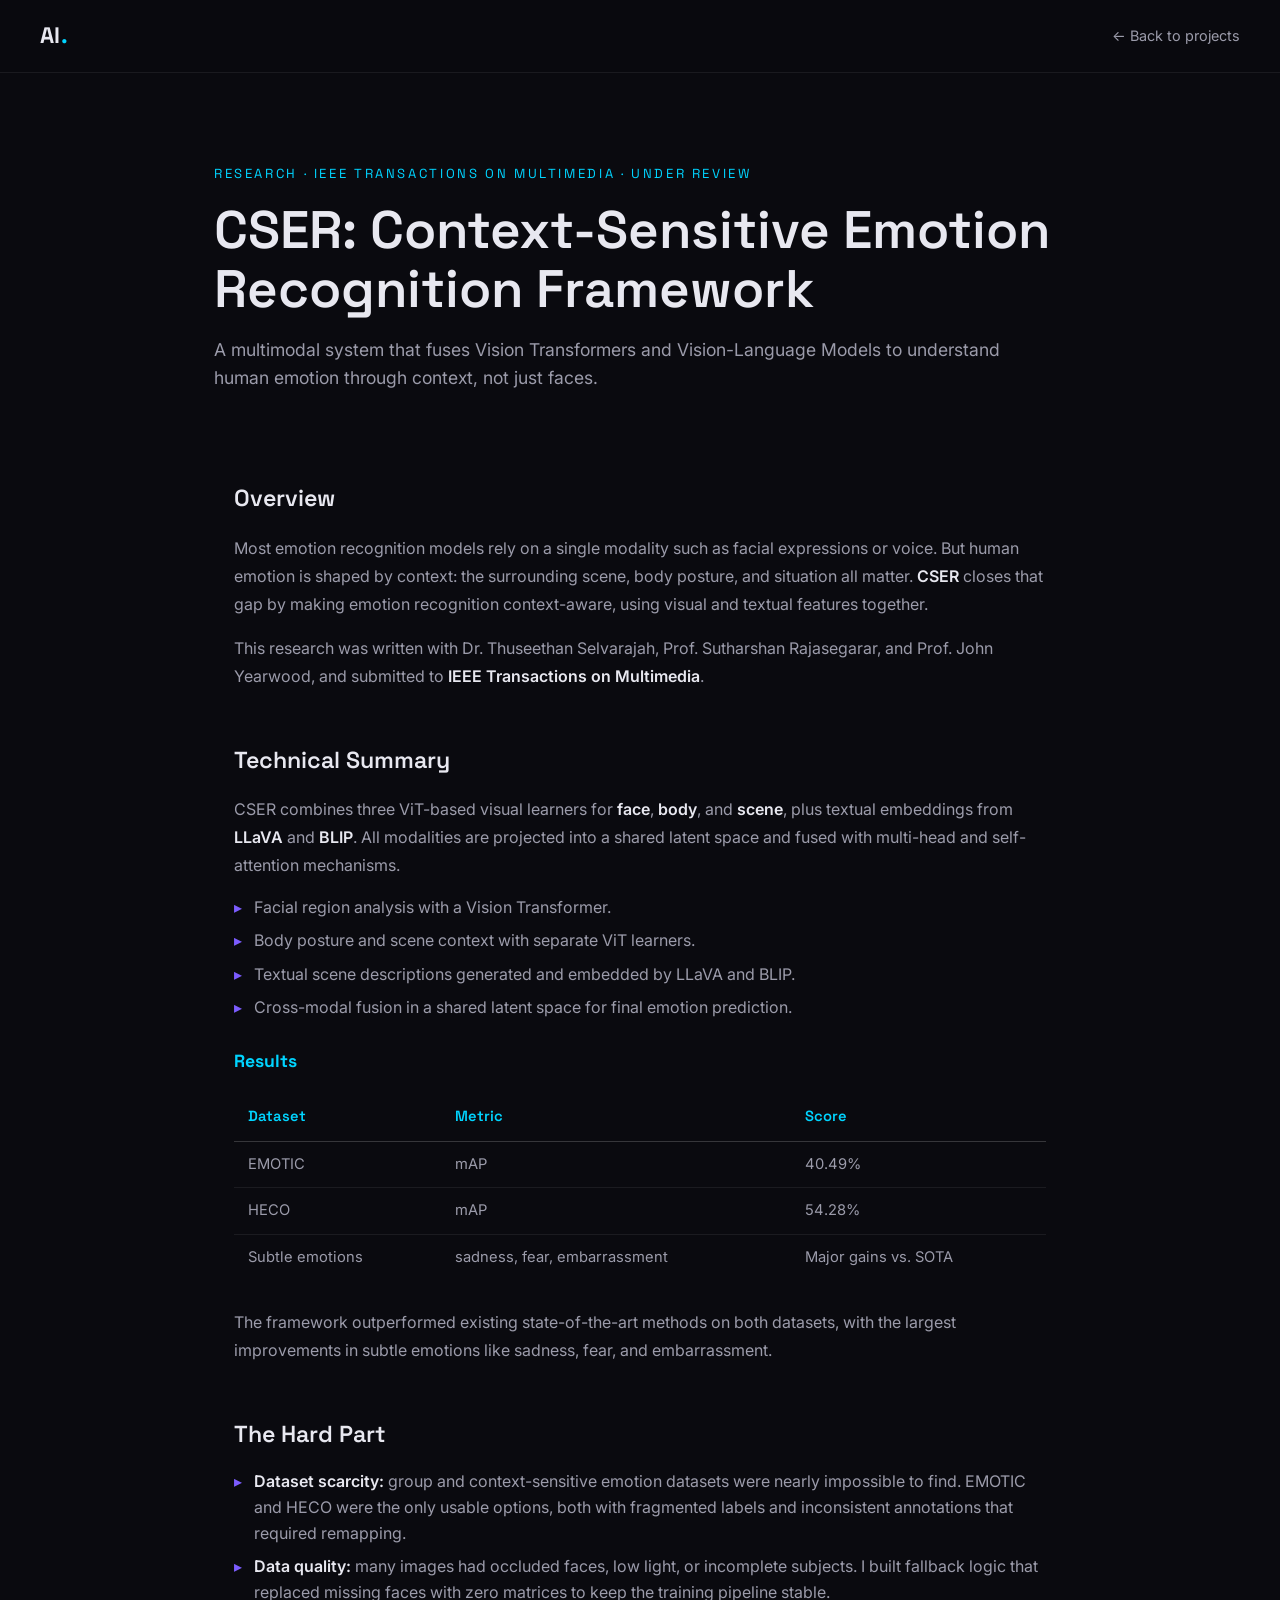
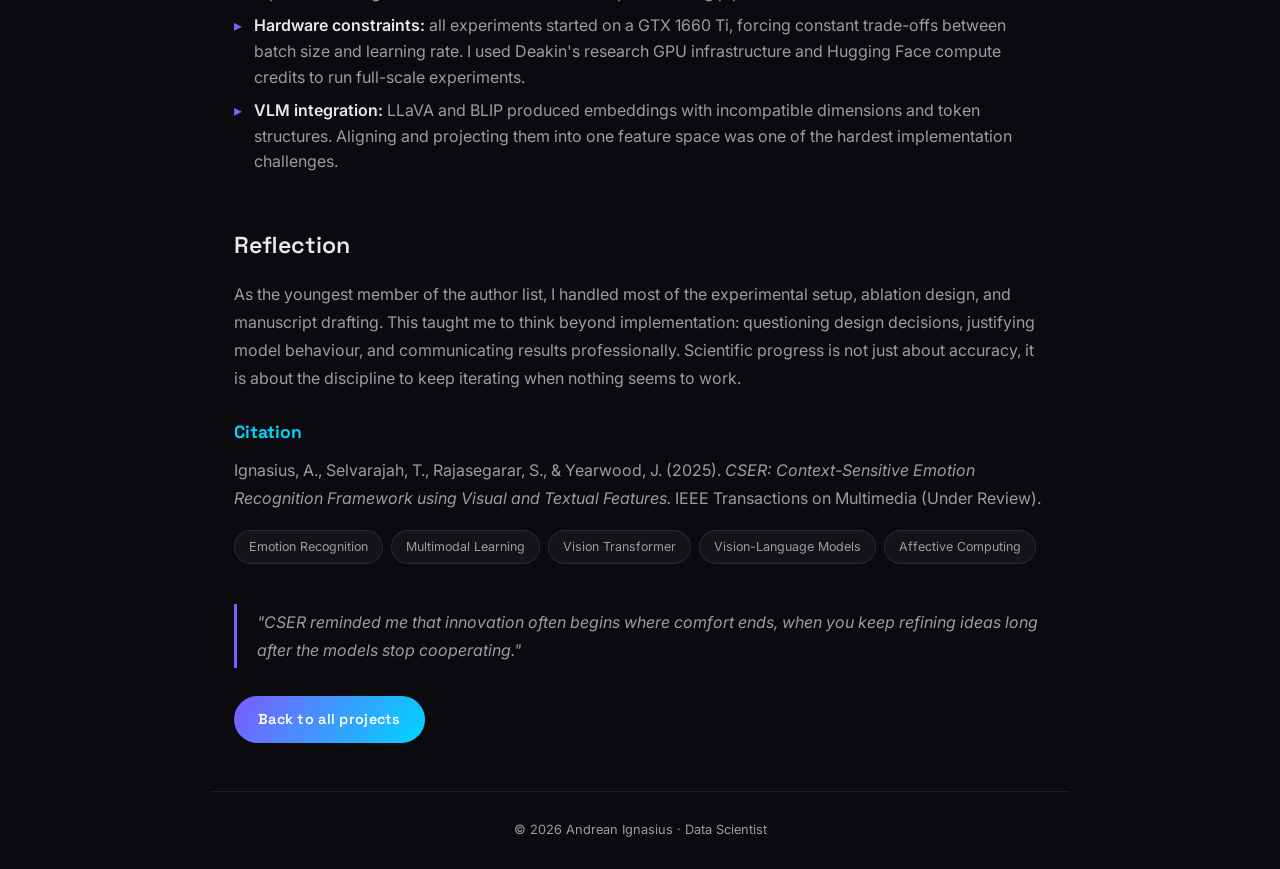
==== projects/cser-emotion-recognition.html @ d3b69398 "Initial commit" ====
<!DOCTYPE html>
<html lang="en">
<head>
  <meta charset="UTF-8" />
  <meta name="viewport" content="width=device-width, initial-scale=1.0" />
  <title>CSER: Context-Sensitive Emotion Recognition | Andrean Ignasius</title>
  <link rel="preconnect" href="https://fonts.googleapis.com" />
  <link rel="preconnect" href="https://fonts.gstatic.com" crossorigin />
  <link href="https://fonts.googleapis.com/css2?family=Space+Grotesk:wght@300;400;500;600;700&family=Inter:wght@300;400;500;600&display=swap" rel="stylesheet" />
  <link rel="stylesheet" href="../css/style.css" />
  <link rel="stylesheet" href="../css/project.css" />
</head>
<body>

  <nav class="p-nav">
    <a href="../index.html" class="p-logo">AI<span>.</span></a>
    <a href="../index.html#work" class="p-back">← Back to projects</a>
  </nav>

  <header class="p-hero">
    <p class="p-tag">Research · IEEE Transactions on Multimedia · Under review</p>
    <h1>CSER: Context-Sensitive Emotion Recognition Framework</h1>
    <p class="p-sub">A multimodal system that fuses Vision Transformers and Vision-Language Models to understand human emotion through context, not just faces.</p>
  </header>

  <main class="p-body">

    <h2>Overview</h2>
    <p>
      Most emotion recognition models rely on a single modality such as facial expressions or
      voice. But human emotion is shaped by context: the surrounding scene, body posture, and
      situation all matter. <strong>CSER</strong> closes that gap by making emotion recognition
      context-aware, using visual and textual features together.
    </p>
    <p>
      This research was written with Dr. Thuseethan Selvarajah, Prof. Sutharshan Rajasegarar,
      and Prof. John Yearwood, and submitted to <strong>IEEE Transactions on Multimedia</strong>.
    </p>

    <h2>Technical Summary</h2>
    <p>CSER combines three ViT-based visual learners for <strong>face</strong>, <strong>body</strong>, and <strong>scene</strong>, plus textual embeddings from <strong>LLaVA</strong> and <strong>BLIP</strong>. All modalities are projected into a shared latent space and fused with multi-head and self-attention mechanisms.</p>
    <ul>
      <li>Facial region analysis with a Vision Transformer.</li>
      <li>Body posture and scene context with separate ViT learners.</li>
      <li>Textual scene descriptions generated and embedded by LLaVA and BLIP.</li>
      <li>Cross-modal fusion in a shared latent space for final emotion prediction.</li>
    </ul>

    <h3>Results</h3>
    <table class="p-table">
      <thead>
        <tr><th>Dataset</th><th>Metric</th><th>Score</th></tr>
      </thead>
      <tbody>
        <tr><td>EMOTIC</td><td>mAP</td><td>40.49%</td></tr>
        <tr><td>HECO</td><td>mAP</td><td>54.28%</td></tr>
        <tr><td>Subtle emotions</td><td>sadness, fear, embarrassment</td><td>Major gains vs. SOTA</td></tr>
      </tbody>
    </table>
    <p>The framework outperformed existing state-of-the-art methods on both datasets, with the largest improvements in subtle emotions like sadness, fear, and embarrassment.</p>

    <h2>The Hard Part</h2>
    <ul>
      <li><strong>Dataset scarcity:</strong> group and context-sensitive emotion datasets were nearly impossible to find. EMOTIC and HECO were the only usable options, both with fragmented labels and inconsistent annotations that required remapping.</li>
      <li><strong>Data quality:</strong> many images had occluded faces, low light, or incomplete subjects. I built fallback logic that replaced missing faces with zero matrices to keep the training pipeline stable.</li>
      <li><strong>Hardware constraints:</strong> all experiments started on a GTX 1660 Ti, forcing constant trade-offs between batch size and learning rate. I used Deakin's research GPU infrastructure and Hugging Face compute credits to run full-scale experiments.</li>
      <li><strong>VLM integration:</strong> LLaVA and BLIP produced embeddings with incompatible dimensions and token structures. Aligning and projecting them into one feature space was one of the hardest implementation challenges.</li>
    </ul>

    <h2>Reflection</h2>
    <p>
      As the youngest member of the author list, I handled most of the experimental setup,
      ablation design, and manuscript drafting. This taught me to think beyond implementation:
      questioning design decisions, justifying model behaviour, and communicating results
      professionally. Scientific progress is not just about accuracy, it is about the discipline
      to keep iterating when nothing seems to work.
    </p>

    <h3>Citation</h3>
    <p>
      Ignasius, A., Selvarajah, T., Rajasegarar, S., &amp; Yearwood, J. (2025).
      <em>CSER: Context-Sensitive Emotion Recognition Framework using Visual and Textual Features.</em>
      IEEE Transactions on Multimedia (Under Review).
    </p>

    <div class="p-stack">
      <span>Emotion Recognition</span><span>Multimodal Learning</span><span>Vision Transformer</span><span>Vision-Language Models</span><span>Affective Computing</span>
    </div>

    <p class="p-quote">
      "CSER reminded me that innovation often begins where comfort ends, when you keep refining
      ideas long after the models stop cooperating."
    </p>

    <div class="p-links">
      <a href="../index.html#work" class="p-btn-primary">Back to all projects</a>
    </div>
  </main>

  <footer class="p-footer">© 2026 Andrean Ignasius · Data Scientist</footer>
</body>
</html>
---- css/style.css ----
/* ============ RESET / BASE ============ */
*,
*::before,
*::after {
  margin: 0;
  padding: 0;
  box-sizing: border-box;
}

:root {
  --bg: #0a0a0f;
  --bg-soft: #12121a;
  --panel: rgba(255, 255, 255, 0.04);
  --text: #e8e8f0;
  --text-dim: #9b9baa;
  --accent: #7c5cff;
  --accent-2: #00d4ff;
  --accent-3: #ff5c8a;
  --gradient: linear-gradient(120deg, var(--accent), var(--accent-2));
  --radius: 18px;
  --max-w: 1180px;
  --font-head: 'Space Grotesk', sans-serif;
  --font-body: 'Inter', sans-serif;
}

html {
  scroll-behavior: smooth;
}

body {
  background: var(--bg);
  color: var(--text);
  font-family: var(--font-body);
  line-height: 1.6;
  overflow-x: hidden;
}

a {
  color: inherit;
  text-decoration: none;
}

ul {
  list-style: none;
}

img {
  max-width: 100%;
  display: block;
}

.gradient-text {
  background: var(--gradient);
  -webkit-background-clip: text;
  background-clip: text;
  -webkit-text-fill-color: transparent;
  color: transparent;
}

.section {
  max-width: var(--max-w);
  margin: 0 auto;
  padding: 120px 24px;
}

.section-head {
  margin-bottom: 64px;
}

.section-tag {
  font-family: var(--font-head);
  font-size: 0.85rem;
  letter-spacing: 0.18em;
  text-transform: uppercase;
  color: var(--accent-2);
  margin-bottom: 16px;
}

.section-title {
  font-family: var(--font-head);
  font-size: clamp(2rem, 5vw, 3.2rem);
  font-weight: 600;
  line-height: 1.15;
}

/* ============ LOADER ============ */
.loader {
  position: fixed;
  inset: 0;
  background: var(--bg);
  display: flex;
  align-items: center;
  justify-content: center;
  z-index: 1000;
  transition: opacity 0.6s ease, visibility 0.6s ease;
}

.loader.hidden {
  opacity: 0;
  visibility: hidden;
}

.loader-inner {
  text-align: center;
  color: var(--text-dim);
  font-family: var(--font-head);
  letter-spacing: 0.2em;
  text-transform: uppercase;
  font-size: 0.8rem;
}

.loader-cube {
  width: 40px;
  height: 40px;
  margin: 0 auto 16px;
  background: linear-gradient(135deg, var(--accent), var(--accent-2));
  animation: cube-spin 1.2s ease-in-out infinite;
}

@keyframes cube-spin {
  0%, 100% { transform: rotate(45deg) scale(1); }
  50% { transform: rotate(225deg) scale(0.7); }
}

/* ============ HERO (scroll-scrubbed 3D) ============ */
.hero {
  position: relative;
  height: 500vh;
}

.hero-pin {
  position: sticky;
  top: 0;
  height: 100vh;
  min-height: 640px;
  overflow: hidden;
}

#scene {
  position: absolute;
  inset: 0;
  width: 100%;
  height: 100%;
}

.hero-overlay {
  position: absolute;
  inset: 0;
  background: radial-gradient(ellipse at center, transparent 0%, rgba(10, 10, 15, 0.55) 70%, var(--bg) 100%);
  pointer-events: none;
}

.nav {
  position: absolute;
  top: 0;
  left: 0;
  right: 0;
  z-index: 20;
  display: flex;
  align-items: center;
  justify-content: space-between;
  padding: 28px 48px;
  transition: background 0.3s ease, padding 0.3s ease;
}

.nav.scrolled {
  background: rgba(10, 10, 15, 0.7);
  backdrop-filter: blur(12px);
  padding: 16px 48px;
}

.nav-logo {
  font-family: var(--font-head);
  font-size: 1.5rem;
  font-weight: 700;
  letter-spacing: 0.02em;
}

.nav-logo span {
  color: var(--accent-2);
}

.nav-links {
  display: flex;
  gap: 40px;
}

.nav-links a {
  font-size: 0.9rem;
  color: var(--text-dim);
  position: relative;
  transition: color 0.3s ease;
}

.nav-links a::after {
  content: '';
  position: absolute;
  left: 0;
  bottom: -6px;
  width: 0;
  height: 2px;
  background: var(--gradient);
  transition: width 0.3s ease;
}

.nav-links a:hover {
  color: var(--text);
}

.nav-links a:hover::after {
  width: 100%;
}

.nav-toggle {
  display: none;
  flex-direction: column;
  gap: 5px;
  background: none;
  border: 0;
  cursor: pointer;
  padding: 6px;
}

.nav-toggle span {
  width: 24px;
  height: 2px;
  background: var(--text);
  transition: 0.3s ease;
}

.hero-stage {
  position: absolute;
  inset: 0;
  z-index: 10;
  display: flex;
  align-items: center;
  justify-content: center;
  padding: 0 48px;
}

.phase {
  position: absolute;
  max-width: 860px;
  text-align: center;
  opacity: 0;
  will-change: opacity, transform;
}

.phase.active {
  opacity: 1;
  animation: phase-in 0.5s cubic-bezier(0.19, 1, 0.22, 1) both;
}

@keyframes phase-in {
  from { opacity: 0; transform: translateY(26px); }
  to   { opacity: 1; transform: translateY(0); }
}

.phase-eyebrow {
  font-family: var(--font-head);
  font-size: 0.85rem;
  letter-spacing: 0.22em;
  text-transform: uppercase;
  color: var(--accent-2);
  margin-bottom: 18px;
}

.phase-tag {
  font-family: var(--font-head);
  font-size: 0.85rem;
  letter-spacing: 0.2em;
  text-transform: uppercase;
  color: var(--accent-2);
  margin-bottom: 18px;
}

.phase-title {
  font-family: var(--font-head);
  font-size: clamp(2.4rem, 6.5vw, 4.4rem);
  font-weight: 600;
  line-height: 1.08;
  margin-bottom: 22px;
}

.rotator {
  display: block;
  height: 1.15em;
  overflow: hidden;
  background: var(--gradient);
  -webkit-background-clip: text;
  background-clip: text;
  -webkit-text-fill-color: transparent;
}

.rotator-inner span {
  display: block;
  animation: rotator-slide 9s ease-in-out infinite;
}

@keyframes rotator-slide {
  0%, 10%   { transform: translateY(0); }
  33%, 43%  { transform: translateY(-1.15em); }
  66%, 76%  { transform: translateY(-2.3em); }
  100%      { transform: translateY(0); }
}

.phase-sub {
  max-width: 600px;
  margin: 0 auto;
  color: var(--text-dim);
  font-size: 1.1rem;
}

.phase-stat {
  margin-top: 26px;
  color: var(--text-dim);
  font-size: 0.95rem;
}

.stat-num {
  font-family: var(--font-head);
  font-weight: 700;
  color: var(--accent-2);
}

.hero-actions {
  display: flex;
  gap: 16px;
  justify-content: center;
  margin-top: 34px;
}

.btn {
  display: inline-block;
  padding: 14px 30px;
  border-radius: 60px;
  font-family: var(--font-head);
  font-size: 0.9rem;
  font-weight: 600;
  letter-spacing: 0.02em;
  cursor: pointer;
  transition: transform 0.3s ease, box-shadow 0.3s ease, background 0.3s ease, color 0.3s ease;
}

.btn-primary {
  background: var(--gradient);
  color: #fff;
}

.btn-primary:hover {
  transform: translateY(-3px);
  box-shadow: 0 12px 32px rgba(124, 92, 255, 0.4);
}

.btn-ghost {
  border: 1px solid rgba(255, 255, 255, 0.25);
  color: var(--text);
}

.btn-ghost:hover {
  background: rgba(255, 255, 255, 0.08);
  transform: translateY(-3px);
}

.hero-progress {
  position: absolute;
  right: 40px;
  top: 50%;
  transform: translateY(-50%);
  z-index: 10;
  height: 160px;
  width: 3px;
  background: rgba(255, 255, 255, 0.12);
  border-radius: 3px;
  overflow: hidden;
}

.hero-progress-bar {
  position: absolute;
  inset: 0;
  background: var(--gradient);
  transform-origin: top;
  transform: scaleY(0);
}

.hero-progress-count {
  position: absolute;
  right: 44px;
  bottom: -30px;
  font-family: var(--font-head);
  font-size: 0.8rem;
  color: var(--text-dim);
  letter-spacing: 0.1em;
}

.hero-scroll {
  position: absolute;
  bottom: 32px;
  left: 50%;
  transform: translateX(-50%);
  z-index: 10;
  display: flex;
  flex-direction: column;
  align-items: center;
  gap: 10px;
  color: var(--text-dim);
  font-size: 0.75rem;
  letter-spacing: 0.18em;
  text-transform: uppercase;
  opacity: 0;
  animation: rise-in 1s ease forwards 1.3s;
}

.mouse {
  width: 24px;
  height: 38px;
  border: 1.5px solid var(--text-dim);
  border-radius: 14px;
  display: flex;
  justify-content: center;
  padding-top: 7px;
}

.wheel {
  width: 3px;
  height: 8px;
  border-radius: 2px;
  background: var(--accent-2);
  animation: wheel 1.6s ease-in-out infinite;
}

@keyframes rise-in {
  to { opacity: 1; transform: translateY(0); }
}

@keyframes line-up {
  to { opacity: 1; transform: translateY(0); }
}

@keyframes wheel {
  0% { transform: translateY(0); opacity: 1; }
  70% { transform: translateY(12px); opacity: 0; }
  100% { transform: translateY(0); opacity: 0; }
}

/* ============ ABOUT ============ */
.about-grid {
  display: grid;
  grid-template-columns: 1.2fr 0.8fr;
  gap: 64px;
  align-items: center;
}

.about-text p {
  color: var(--text-dim);
  margin-bottom: 20px;
  font-size: 1.05rem;
}

.about-meta {
  display: flex;
  gap: 40px;
  margin-top: 36px;
  padding-top: 28px;
  border-top: 1px solid rgba(255, 255, 255, 0.08);
}

.meta-item {
  display: flex;
  flex-direction: column;
  gap: 4px;
}

.meta-label {
  font-size: 0.75rem;
  letter-spacing: 0.15em;
  text-transform: uppercase;
  color: var(--text-dim);
}

.meta-value {
  font-family: var(--font-head);
  font-size: 0.95rem;
}

.about-visual {
  display: flex;
  justify-content: center;
}

.about-canvas {
  position: relative;
  width: min(320px, 74vw);
  height: min(360px, 84vw);
  border-radius: 50%;
}

.about-canvas canvas {
  width: 100%;
  height: 100%;
  display: block;
}

/* ============ WORK ============ */
.work-grid {
  display: grid;
  grid-template-columns: repeat(2, 1fr);
  gap: 48px 32px;
}

.project-media {
  position: relative;
  display: block;
  border-radius: var(--radius);
  overflow: hidden;
  aspect-ratio: 16 / 11;
  margin-bottom: 20px;
}

.project-thumb {
  position: absolute;
  inset: 0;
  background-size: cover;
  background-position: center;
  transition: transform 0.6s cubic-bezier(0.19, 1, 0.22, 1);
}

.project-thumb::before {
  content: '';
  position: absolute;
  inset: 0;
  background: linear-gradient(160deg, rgba(124, 92, 255, 0.25), rgba(0, 212, 255, 0.12));
}

.thumb-cser {
  background-image: url('../assets/img/thumb-cser.svg');
}

.thumb-grape {
  background-image: url('../assets/img/thumb-grape.svg');
}

.thumb-waste {
  background-image: url('../assets/img/thumb-waste.svg');
}

.thumb-face {
  background-image: url('../assets/img/thumb-face.svg');
}

.thumb-fingerprint {
  background-image: url('../assets/img/thumb-fingerprint.svg');
}

.thumb-dit {
  background-image: url('../assets/img/thumb-dit.svg');
}

.thumb-bhfms {
  background-image: url('../assets/img/thumb-bhfms.svg');
}

.thumb-dash {
  background-image: url('../assets/img/thumb-dash.svg');
}

.thumb-kinect {
  background-image: url('../assets/img/thumb-kinect.svg');
}

.thumb-game {
  background-image: url('../assets/img/thumb-game.svg');
}

.thumb-iccsci {
  background-image: url('../assets/img/thumb-iccsci.svg');
}

.project-thumb::after {
  content: '';
  position: absolute;
  inset: 0;
  background-image: radial-gradient(circle at 70% 30%, rgba(255, 255, 255, 0.22) 0%, transparent 45%),
    linear-gradient(160deg, rgba(255, 255, 255, 0.08) 0%, transparent 55%);
}

.project-media:hover .project-thumb {
  transform: scale(1.06);
}

.project-arrow {
  position: absolute;
  top: 16px;
  right: 16px;
  width: 44px;
  height: 44px;
  display: flex;
  align-items: center;
  justify-content: center;
  border-radius: 50%;
  background: rgba(10, 10, 15, 0.5);
  backdrop-filter: blur(8px);
  font-size: 1.2rem;
  opacity: 0;
  transform: translateY(-8px);
  transition: opacity 0.3s ease, transform 0.3s ease;
}

.project-media:hover .project-arrow {
  opacity: 1;
  transform: translateY(0);
}

.project-year {
  font-size: 0.75rem;
  letter-spacing: 0.15em;
  text-transform: uppercase;
  color: var(--accent-2);
}

.project-info h3 {
  font-family: var(--font-head);
  font-size: 1.4rem;
  font-weight: 600;
  margin: 6px 0 8px;
}

.project-info p {
  color: var(--text-dim);
  font-size: 0.95rem;
  max-width: 46ch;
}

.project-tags {
  display: flex;
  flex-wrap: wrap;
  gap: 8px;
  margin-top: 14px;
}

.project-tags span {
  font-size: 0.75rem;
  padding: 5px 12px;
  border-radius: 30px;
  background: var(--panel);
  border: 1px solid rgba(255, 255, 255, 0.08);
  color: var(--text-dim);
}

/* ============ CAREER / TIMELINE ============ */
.timeline {
  position: relative;
  max-width: 820px;
  margin: 0 auto 64px;
  padding-left: 32px;
}

.timeline::before {
  content: '';
  position: absolute;
  left: 7px;
  top: 4px;
  bottom: 4px;
  width: 2px;
  background: linear-gradient(180deg, var(--accent), var(--accent-2));
  opacity: 0.5;
}

.timeline-item {
  position: relative;
  margin-bottom: 28px;
}

.timeline-dot {
  position: absolute;
  left: -32px;
  top: 26px;
  width: 16px;
  height: 16px;
  border-radius: 50%;
  background: var(--accent);
  border: 3px solid var(--bg);
  box-shadow: 0 0 14px var(--accent);
}

.timeline-card {
  background: var(--panel);
  border: 1px solid rgba(255, 255, 255, 0.07);
  border-radius: var(--radius);
  padding: 26px 28px;
  transition: transform 0.3s ease, border-color 0.3s ease;
}

.timeline-card:hover {
  transform: translateX(6px);
  border-color: rgba(0, 212, 255, 0.4);
}

.timeline-date {
  font-size: 0.75rem;
  letter-spacing: 0.12em;
  text-transform: uppercase;
  color: var(--accent-2);
}

.timeline-card h3 {
  font-family: var(--font-head);
  font-size: 1.25rem;
  margin: 6px 0 2px;
}

.timeline-org {
  color: var(--text-dim);
  font-size: 0.9rem;
  margin-bottom: 12px;
}

.timeline-card ul {
  display: flex;
  flex-direction: column;
  gap: 6px;
}

.timeline-card li {
  color: var(--text-dim);
  font-size: 0.95rem;
  position: relative;
  padding-left: 18px;
}

.timeline-card li::before {
  content: '▸';
  position: absolute;
  left: 0;
  color: var(--accent);
}

/* ============ CERTS ============ */
.certs {
  max-width: 820px;
  margin: 0 auto;
}

.certs-title {
  font-family: var(--font-head);
  font-size: 1.1rem;
  margin-bottom: 16px;
  color: var(--accent-2);
}

.certs-list {
  display: flex;
  flex-wrap: wrap;
  gap: 10px;
}

.certs-list span {
  font-size: 0.82rem;
  padding: 8px 16px;
  border-radius: 30px;
  background: var(--panel);
  border: 1px solid rgba(255, 255, 255, 0.09);
  color: var(--text-dim);
  transition: color 0.3s ease, border-color 0.3s ease;
}

.certs-list span:hover {
  color: var(--text);
  border-color: rgba(124, 92, 255, 0.5);
}

/* ============ SKILLS ============ */
.skills-grid {
  display: grid;
  grid-template-columns: repeat(3, 1fr);
  gap: 24px;
}

.skill-card {
  background: var(--panel);
  border: 1px solid rgba(255, 255, 255, 0.07);
  border-radius: var(--radius);
  padding: 28px 24px;
  transition: transform 0.3s ease, border-color 0.3s ease, background 0.3s ease;
}

.skill-card:hover {
  transform: translateY(-6px);
  border-color: rgba(124, 92, 255, 0.5);
  background: rgba(124, 92, 255, 0.06);
}

.skill-card h4 {
  font-family: var(--font-head);
  font-size: 1.05rem;
  margin-bottom: 14px;
  color: var(--accent-2);
  display: flex;
  align-items: center;
  gap: 10px;
}

.skill-icon {
  display: inline-flex;
  align-items: center;
  justify-content: center;
  width: 30px;
  height: 30px;
  border-radius: 8px;
  flex-shrink: 0;
  background: rgba(124, 92, 255, 0.14);
  border: 1px solid rgba(124, 92, 255, 0.35);
}

.skill-icon svg {
  width: 16px;
  height: 16px;
  fill: none;
  stroke: var(--accent-2);
  stroke-width: 1.8;
  stroke-linecap: round;
  stroke-linejoin: round;
}

.skill-card li {
  color: var(--text-dim);
  font-size: 0.92rem;
  padding: 5px 0;
}

/* ============ CONTACT ============ */
.contact {
  max-width: 100%;
  padding-bottom: 0;
}

.contact-inner {
  max-width: var(--max-w);
  margin: 0 auto;
  text-align: center;
  padding: 120px 24px 80px;
}

.contact-title {
  font-family: var(--font-head);
  font-size: clamp(2.2rem, 6vw, 4rem);
  font-weight: 600;
  line-height: 1.1;
  margin-bottom: 16px;
}

.contact-cta {
  font-size: 1.05rem;
  padding: 16px 38px;
}

.contact-socials {
  display: flex;
  justify-content: center;
  gap: 28px;
  margin-top: 40px;
}

.contact-socials a {
  color: var(--text-dim);
  font-size: 0.9rem;
  transition: color 0.3s ease;
}

.contact-socials a:hover {
  color: var(--accent-2);
}

.footer {
  border-top: 1px solid rgba(255, 255, 255, 0.08);
  padding: 28px 24px;
  display: flex;
  justify-content: space-between;
  max-width: var(--max-w);
  margin: 0 auto;
  color: var(--text-dim);
  font-size: 0.8rem;
}

/* ============ REVEAL ANIMATION ============ */
.reveal {
  opacity: 0;
  transform: translateY(40px);
  transition: opacity 0.8s ease, transform 0.8s cubic-bezier(0.19, 1, 0.22, 1);
}

.reveal.visible {
  opacity: 1;
  transform: translateY(0);
}

/* ============ RESPONSIVE ============ */
@media (max-width: 960px) {
  .about-grid {
    grid-template-columns: 1fr;
  }

  .skills-grid {
    grid-template-columns: repeat(2, 1fr);
  }

  .work-grid {
    grid-template-columns: 1fr;
  }
}

@media (max-width: 720px) {
  .nav {
    padding: 20px 24px;
  }

  .nav.scrolled {
    padding: 14px 24px;
  }

  .nav-links {
    position: fixed;
    top: 0;
    right: 0;
    height: 100vh;
    width: min(300px, 80vw);
    background: rgba(10, 10, 15, 0.96);
    flex-direction: column;
    justify-content: center;
    align-items: center;
    gap: 36px;
    transform: translateX(100%);
    transition: transform 0.4s cubic-bezier(0.19, 1, 0.22, 1);
  }

  .nav-links.open {
    transform: translateX(0);
  }

  .nav-toggle {
    display: flex;
    z-index: 30;
  }

  .nav-toggle.open span:nth-child(1) { transform: translateY(7px) rotate(45deg); }
  .nav-toggle.open span:nth-child(2) { opacity: 0; }
  .nav-toggle.open span:nth-child(3) { transform: translateY(-7px) rotate(-45deg); }

  .hero-stage {
    padding: 0 24px;
  }

  .hero-progress {
    display: none;
  }

  .about-meta {
    flex-direction: column;
    gap: 20px;
  }

  .section {
    padding: 80px 24px;
  }

  .contact-inner {
    padding: 80px 24px 60px;
  }

  .footer {
    flex-direction: column;
    gap: 8px;
    text-align: center;
  }
}
---- css/project.css ----
/* ============ PROJECT PAGE LAYOUT ============ */
.p-nav {
  position: sticky;
  top: 0;
  z-index: 50;
  display: flex;
  align-items: center;
  justify-content: space-between;
  padding: 18px 40px;
  background: rgba(10, 10, 15, 0.82);
  backdrop-filter: blur(12px);
  border-bottom: 1px solid rgba(255, 255, 255, 0.07);
}

.p-logo {
  font-family: var(--font-head);
  font-size: 1.4rem;
  font-weight: 700;
  letter-spacing: 0.02em;
}

.p-logo span {
  color: var(--accent-2);
}

.p-back {
  color: var(--text-dim);
  font-size: 0.9rem;
  transition: color 0.3s ease;
}

.p-back:hover {
  color: var(--accent-2);
}

.p-hero {
  max-width: 900px;
  margin: 0 auto;
  padding: 90px 24px 36px;
}

.p-tag {
  font-family: var(--font-head);
  font-size: 0.82rem;
  letter-spacing: 0.2em;
  text-transform: uppercase;
  color: var(--accent-2);
  margin-bottom: 16px;
}

.p-hero h1 {
  font-family: var(--font-head);
  font-size: clamp(2rem, 5vw, 3.3rem);
  font-weight: 600;
  line-height: 1.12;
  margin-bottom: 18px;
}

.p-sub {
  color: var(--text-dim);
  font-size: 1.1rem;
  max-width: 72ch;
}

.p-body {
  max-width: 860px;
  margin: 0 auto;
  padding: 0 24px 40px;
}

.p-body h2 {
  font-family: var(--font-head);
  font-size: 1.45rem;
  font-weight: 600;
  margin: 52px 0 16px;
  color: var(--text);
}

.p-body h3 {
  font-family: var(--font-head);
  font-size: 1.1rem;
  margin: 26px 0 10px;
  color: var(--accent-2);
}

.p-body p {
  color: var(--text-dim);
  margin-bottom: 16px;
  font-size: 1rem;
  line-height: 1.75;
}

.p-body strong {
  color: var(--text);
  font-weight: 600;
}

.p-body ul {
  color: var(--text-dim);
  margin: 0 0 18px;
  display: flex;
  flex-direction: column;
  gap: 8px;
}

.p-body li {
  position: relative;
  padding-left: 20px;
}

.p-body li::before {
  content: '▸';
  position: absolute;
  left: 0;
  color: var(--accent);
}

.p-hero-img {
  width: 100%;
  border-radius: var(--radius);
  margin: 6px 0 22px;
  border: 1px solid rgba(255, 255, 255, 0.08);
}

.p-img-grid {
  display: grid;
  grid-template-columns: 1fr 1fr;
  gap: 16px;
  margin-bottom: 22px;
}

.p-img-grid img {
  width: 100%;
  border-radius: var(--radius);
  border: 1px solid rgba(255, 255, 255, 0.08);
}

.p-caption {
  color: var(--text-dim);
  font-size: 0.8rem;
  margin: -14px 0 26px;
}

.p-code {
  background: #0d0d14;
  border: 1px solid rgba(255, 255, 255, 0.08);
  border-radius: var(--radius);
  padding: 18px 20px;
  overflow-x: auto;
  font-family: "Space Grotesk", monospace;
  font-size: 0.82rem;
  line-height: 1.6;
  color: #cfd6e4;
  margin-bottom: 6px;
}

.p-formula {
  background: linear-gradient(120deg, rgba(99, 102, 241, 0.10), rgba(34, 211, 238, 0.10));
  border: 1px solid rgba(99, 102, 241, 0.25);
  border-radius: var(--radius);
  padding: 18px 20px;
  font-family: "Space Grotesk", monospace;
  font-size: 0.9rem;
  letter-spacing: 0.02em;
  color: var(--text);
  margin: 14px 0;
  overflow-x: auto;
  white-space: nowrap;
}

.p-table {
  width: 100%;
  border-collapse: collapse;
  margin: 18px 0 28px;
  font-size: 0.92rem;
}

.p-table th {
  text-align: left;
  padding: 12px 14px;
  font-family: var(--font-head);
  font-weight: 600;
  color: var(--accent-2);
  border-bottom: 1px solid rgba(255, 255, 255, 0.18);
}

.p-table td {
  padding: 11px 14px;
  color: var(--text-dim);
  border-bottom: 1px solid rgba(255, 255, 255, 0.07);
}

.p-table tr:last-child td {
  border-bottom: 0;
}

.p-stack {
  display: flex;
  flex-wrap: wrap;
  gap: 8px;
  margin: 18px 0 10px;
}

.p-stack span {
  font-size: 0.78rem;
  padding: 6px 14px;
  border-radius: 30px;
  background: var(--panel);
  border: 1px solid rgba(255, 255, 255, 0.09);
  color: var(--text-dim);
}

.p-quote {
  border-left: 3px solid var(--accent);
  padding: 4px 0 4px 20px;
  margin: 40px 0 0;
  color: var(--text-dim);
  font-style: italic;
  font-size: 1.02rem;
}

.p-links {
  display: flex;
  flex-wrap: wrap;
  gap: 12px;
  margin: 28px 0 8px;
}

.p-links a {
  display: inline-block;
  padding: 12px 24px;
  border-radius: 60px;
  font-family: var(--font-head);
  font-size: 0.9rem;
  font-weight: 600;
  letter-spacing: 0.02em;
  transition: transform 0.3s ease, box-shadow 0.3s ease, background 0.3s ease;
}

.p-links .p-btn-primary {
  background: var(--gradient);
  color: #fff;
}

.p-links .p-btn-primary:hover {
  transform: translateY(-3px);
  box-shadow: 0 12px 32px rgba(124, 92, 255, 0.4);
}

.p-links .p-btn-ghost {
  border: 1px solid rgba(255, 255, 255, 0.25);
  color: var(--text);
}

.p-links .p-btn-ghost:hover {
  background: rgba(255, 255, 255, 0.08);
  transform: translateY(-3px);
}

.p-footer {
  border-top: 1px solid rgba(255, 255, 255, 0.08);
  padding: 28px 24px;
  max-width: 860px;
  margin: 0 auto;
  text-align: center;
  color: var(--text-dim);
  font-size: 0.8rem;
}

@media (max-width: 640px) {
  .p-nav {
    padding: 16px 20px;
  }

  .p-hero {
    padding: 56px 20px 28px;
  }

  .p-body {
    padding: 0 20px 32px;
  }

  .p-img-grid {
    grid-template-columns: 1fr;
  }
}
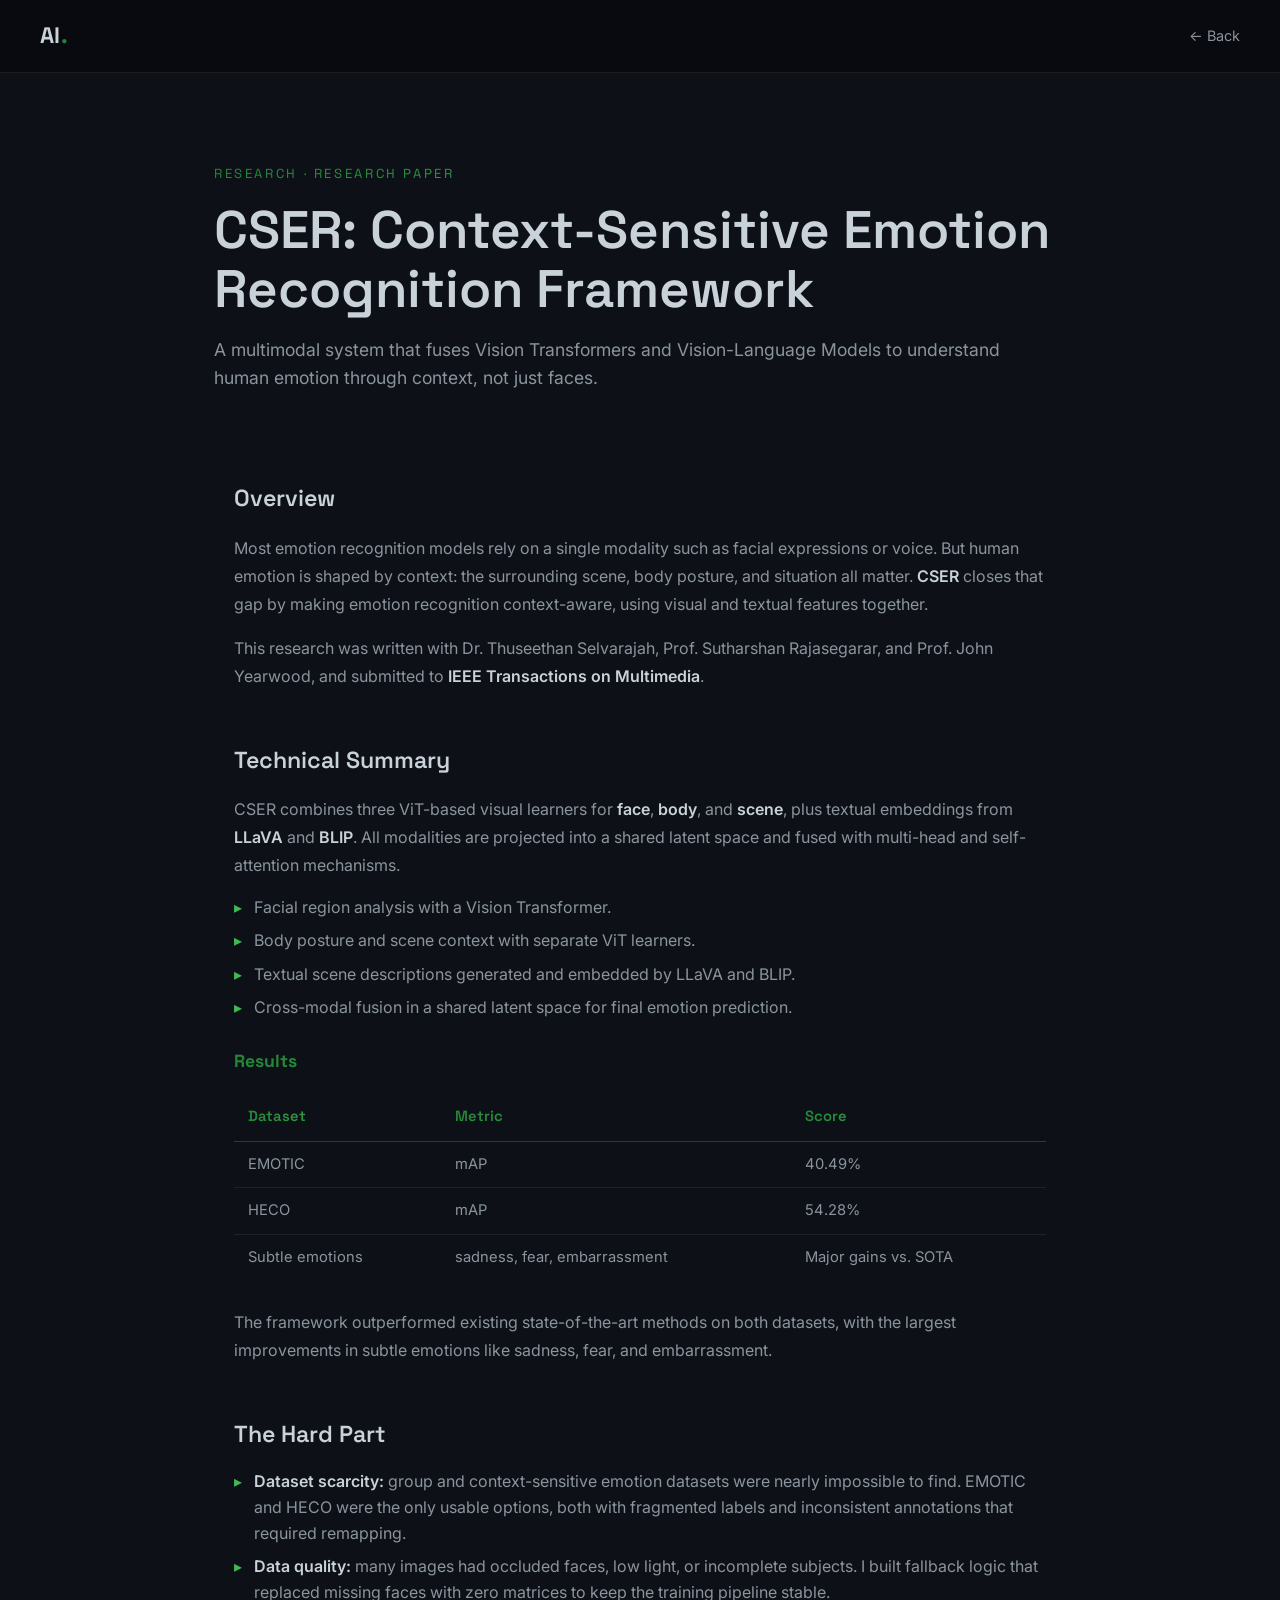
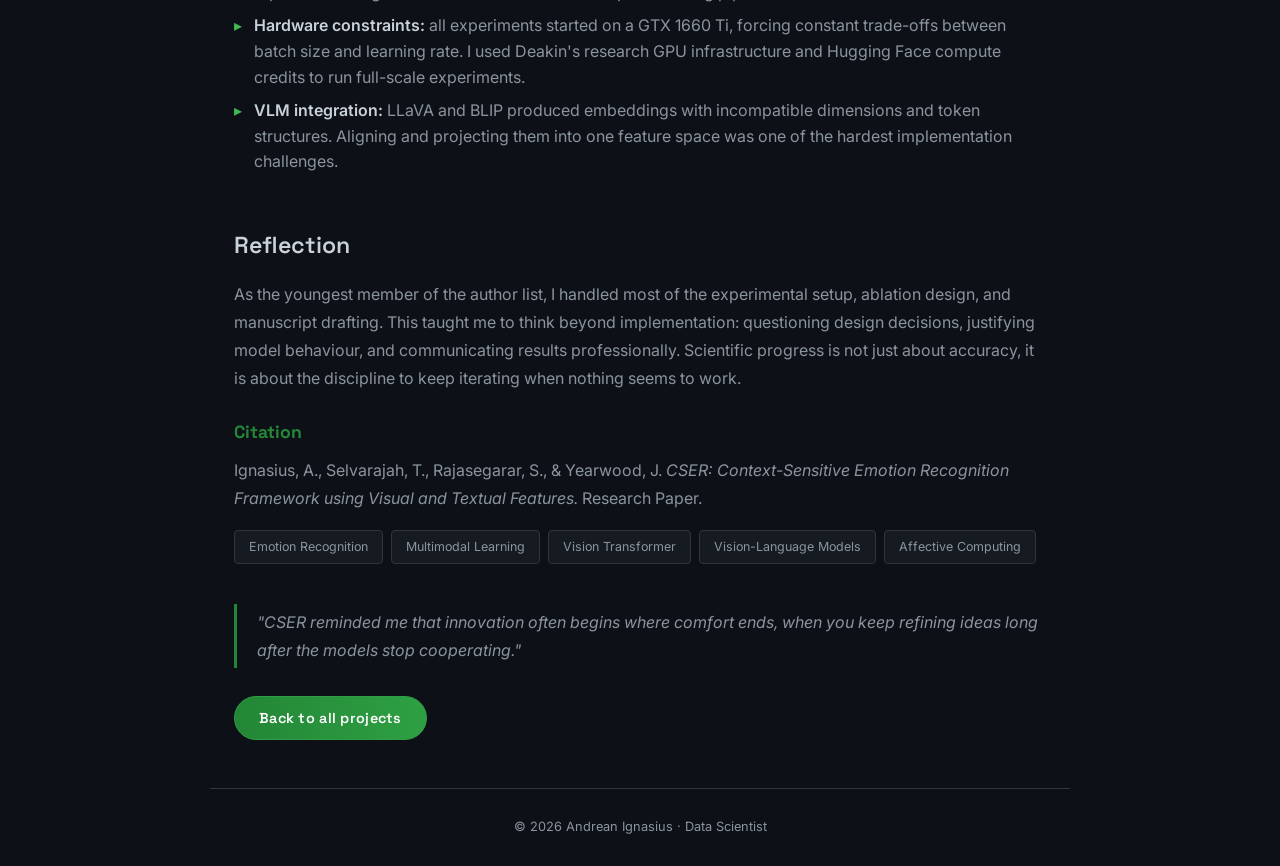
==== commit d00dda0a: "UI Fixes" ====
--- a/projects/cser-emotion-recognition.html
+++ b/projects/cser-emotion-recognition.html
@@ -14,11 +14,11 @@
 
   <nav class="p-nav">
     <a href="../index.html" class="p-logo">AI<span>.</span></a>
-    <a href="../index.html#work" class="p-back">← Back to projects</a>
+    <button class="p-back" onclick="if(window.parent && window.parent !== window){window.parent.postMessage('close-project','*');} else {window.location.href='../index.html#work';}" type="button">← Back</button>
   </nav>
 
   <header class="p-hero">
-    <p class="p-tag">Research · IEEE Transactions on Multimedia · Under review</p>
+    <p class="p-tag">Research · Research Paper</p>
     <h1>CSER: Context-Sensitive Emotion Recognition Framework</h1>
     <p class="p-sub">A multimodal system that fuses Vision Transformers and Vision-Language Models to understand human emotion through context, not just faces.</p>
   </header>
@@ -78,9 +78,9 @@
 
     <h3>Citation</h3>
     <p>
-      Ignasius, A., Selvarajah, T., Rajasegarar, S., &amp; Yearwood, J. (2025).
+      Ignasius, A., Selvarajah, T., Rajasegarar, S., &amp; Yearwood, J.
       <em>CSER: Context-Sensitive Emotion Recognition Framework using Visual and Textual Features.</em>
-      IEEE Transactions on Multimedia (Under Review).
+      Research Paper.
     </p>
 
     <div class="p-stack">
@@ -93,7 +93,7 @@
     </p>
 
     <div class="p-links">
-      <a href="../index.html#work" class="p-btn-primary">Back to all projects</a>
+      <button class="p-btn-primary" onclick="if(window.parent && window.parent !== window){window.parent.postMessage('close-project','*');} else {window.location.href='../index.html#work';}" type="button">Back to all projects</button>
     </div>
   </main>
 
--- a/css/style.css
+++ b/css/style.css
@@ -8,19 +8,21 @@
 }
 
 :root {
-  --bg: #0a0a0f;
-  --bg-soft: #12121a;
-  --panel: rgba(255, 255, 255, 0.04);
-  --text: #e8e8f0;
-  --text-dim: #9b9baa;
-  --accent: #7c5cff;
-  --accent-2: #00d4ff;
-  --accent-3: #ff5c8a;
-  --gradient: linear-gradient(120deg, var(--accent), var(--accent-2));
-  --radius: 18px;
+  --bg: #0d1117;
+  --bg-soft: #161b22;
+  --panel: #161b22;
+  --text: #c9d1d9;
+  --text-dim: #8b949e;
+  --accent: #3fb950;
+  --accent-2: #238636;
+  --accent-3: #d2a8ff;
+  --gradient: linear-gradient(120deg, #238636, #3fb950);
+  --radius: 6px;
   --max-w: 1180px;
   --font-head: 'Space Grotesk', sans-serif;
   --font-body: 'Inter', sans-serif;
+  --border: #30363d;
+  --link: #58a6ff;
 }
 
 html {
@@ -50,7 +52,7 @@
 }
 
 .gradient-text {
-  background: var(--gradient);
+  background: linear-gradient(90deg, #238636, #3fb950);
   -webkit-background-clip: text;
   background-clip: text;
   -webkit-text-fill-color: transparent;
@@ -72,7 +74,11 @@
   font-size: 0.85rem;
   letter-spacing: 0.18em;
   text-transform: uppercase;
-  color: var(--accent-2);
+  background: linear-gradient(90deg, #238636, #3fb950);
+  -webkit-background-clip: text;
+  background-clip: text;
+  -webkit-text-fill-color: transparent;
+  color: transparent;
   margin-bottom: 16px;
 }
 
@@ -146,7 +152,7 @@
 .hero-overlay {
   position: absolute;
   inset: 0;
-  background: radial-gradient(ellipse at center, transparent 0%, rgba(10, 10, 15, 0.55) 70%, var(--bg) 100%);
+  background: radial-gradient(ellipse at center, transparent 0%, rgba(13, 17, 23, 0.9) 60%, var(--bg) 100%);
   pointer-events: none;
 }
 
@@ -160,13 +166,14 @@
   align-items: center;
   justify-content: space-between;
   padding: 28px 48px;
-  transition: background 0.3s ease, padding 0.3s ease;
+  transition: background 0.3s ease, padding 0.3s ease, border-color 0.3s ease;
 }
 
 .nav.scrolled {
-  background: rgba(10, 10, 15, 0.7);
+  background: rgba(13, 17, 23, 0.9);
   backdrop-filter: blur(12px);
   padding: 16px 48px;
+  border-bottom: 1px solid var(--border);
 }
 
 .nav-logo {
@@ -199,7 +206,7 @@
   bottom: -6px;
   width: 0;
   height: 2px;
-  background: var(--gradient);
+  background: linear-gradient(90deg, #238636, #3fb950);
   transition: width 0.3s ease;
 }
 
@@ -209,6 +216,7 @@
 
 .nav-links a:hover::after {
   width: 100%;
+  background: var(--gradient);
 }
 
 .nav-toggle {
@@ -243,17 +251,16 @@
   max-width: 860px;
   text-align: center;
   opacity: 0;
+  pointer-events: none;
   will-change: opacity, transform;
+  transition: opacity 0.9s cubic-bezier(0.25, 0.8, 0.25, 1), transform 0.9s cubic-bezier(0.25, 0.8, 0.25, 1);
+  transform: translateY(18px);
 }
 
 .phase.active {
   opacity: 1;
-  animation: phase-in 0.5s cubic-bezier(0.19, 1, 0.22, 1) both;
-}
-
-@keyframes phase-in {
-  from { opacity: 0; transform: translateY(26px); }
-  to   { opacity: 1; transform: translateY(0); }
+  pointer-events: auto;
+  transform: translateY(0);
 }
 
 .phase-eyebrow {
@@ -261,7 +268,11 @@
   font-size: 0.85rem;
   letter-spacing: 0.22em;
   text-transform: uppercase;
-  color: var(--accent-2);
+  background: linear-gradient(90deg, #238636, #3fb950);
+  -webkit-background-clip: text;
+  background-clip: text;
+  -webkit-text-fill-color: transparent;
+  color: transparent;
   margin-bottom: 18px;
 }
 
@@ -270,7 +281,11 @@
   font-size: 0.85rem;
   letter-spacing: 0.2em;
   text-transform: uppercase;
-  color: var(--accent-2);
+  background: linear-gradient(90deg, #238636, #3fb950);
+  -webkit-background-clip: text;
+  background-clip: text;
+  -webkit-text-fill-color: transparent;
+  color: transparent;
   margin-bottom: 18px;
 }
 
@@ -286,7 +301,7 @@
   display: block;
   height: 1.15em;
   overflow: hidden;
-  background: var(--gradient);
+  background: linear-gradient(90deg, #238636, #3fb950);
   -webkit-background-clip: text;
   background-clip: text;
   -webkit-text-fill-color: transparent;
@@ -320,7 +335,11 @@
 .stat-num {
   font-family: var(--font-head);
   font-weight: 700;
-  color: var(--accent-2);
+  background: linear-gradient(90deg, #238636, #3fb950);
+  -webkit-background-clip: text;
+  background-clip: text;
+  -webkit-text-fill-color: transparent;
+  color: transparent;
 }
 
 .hero-actions {
@@ -343,23 +362,26 @@
 }
 
 .btn-primary {
-  background: var(--gradient);
+  background: linear-gradient(90deg, #238636, #2ea043);
   color: #fff;
+  border: 1px solid #2ea043;
 }
 
 .btn-primary:hover {
-  transform: translateY(-3px);
-  box-shadow: 0 12px 32px rgba(124, 92, 255, 0.4);
+  transform: translateY(-2px);
+  box-shadow: 0 8px 24px rgba(46, 160, 67, 0.25);
 }
 
 .btn-ghost {
-  border: 1px solid rgba(255, 255, 255, 0.25);
+  border: 1px solid var(--border);
   color: var(--text);
+  background: #161b22;
 }
 
 .btn-ghost:hover {
-  background: rgba(255, 255, 255, 0.08);
-  transform: translateY(-3px);
+  background: #1f242d;
+  border-color: rgba(63, 185, 80, 0.7);
+  transform: translateY(-2px);
 }
 
 .hero-progress {
@@ -378,7 +400,7 @@
 .hero-progress-bar {
   position: absolute;
   inset: 0;
-  background: var(--gradient);
+  background: linear-gradient(180deg, #238636, #3fb950);
   transform-origin: top;
   transform: scaleY(0);
 }
@@ -409,6 +431,8 @@
   text-transform: uppercase;
   opacity: 0;
   animation: rise-in 1s ease forwards 1.3s;
+  text-align: center;
+  white-space: nowrap;
 }
 
 .mouse {
@@ -425,12 +449,13 @@
   width: 3px;
   height: 8px;
   border-radius: 2px;
-  background: var(--accent-2);
+  background: #3fb950;
   animation: wheel 1.6s ease-in-out infinite;
 }
 
 @keyframes rise-in {
-  to { opacity: 1; transform: translateY(0); }
+  from { opacity: 0; transform: translateX(-50%); }
+  to { opacity: 1; transform: translateX(-50%); }
 }
 
 @keyframes line-up {
@@ -505,110 +530,34 @@
 .work-grid {
   display: grid;
   grid-template-columns: repeat(2, 1fr);
-  gap: 48px 32px;
-}
-
-.project-media {
-  position: relative;
-  display: block;
+  gap: 20px;
+}
+
+.project {
+  background: var(--panel);
+  border: 1px solid var(--border);
   border-radius: var(--radius);
   overflow: hidden;
-  aspect-ratio: 16 / 11;
-  margin-bottom: 20px;
-}
-
-.project-thumb {
-  position: absolute;
-  inset: 0;
-  background-size: cover;
-  background-position: center;
-  transition: transform 0.6s cubic-bezier(0.19, 1, 0.22, 1);
-}
-
-.project-thumb::before {
-  content: '';
-  position: absolute;
-  inset: 0;
-  background: linear-gradient(160deg, rgba(124, 92, 255, 0.25), rgba(0, 212, 255, 0.12));
-}
-
-.thumb-cser {
-  background-image: url('../assets/img/thumb-cser.svg');
-}
-
-.thumb-grape {
-  background-image: url('../assets/img/thumb-grape.svg');
-}
-
-.thumb-waste {
-  background-image: url('../assets/img/thumb-waste.svg');
-}
-
-.thumb-face {
-  background-image: url('../assets/img/thumb-face.svg');
-}
-
-.thumb-fingerprint {
-  background-image: url('../assets/img/thumb-fingerprint.svg');
-}
-
-.thumb-dit {
-  background-image: url('../assets/img/thumb-dit.svg');
-}
-
-.thumb-bhfms {
-  background-image: url('../assets/img/thumb-bhfms.svg');
-}
-
-.thumb-dash {
-  background-image: url('../assets/img/thumb-dash.svg');
-}
-
-.thumb-kinect {
-  background-image: url('../assets/img/thumb-kinect.svg');
-}
-
-.thumb-game {
-  background-image: url('../assets/img/thumb-game.svg');
-}
-
-.thumb-iccsci {
-  background-image: url('../assets/img/thumb-iccsci.svg');
-}
-
-.project-thumb::after {
-  content: '';
-  position: absolute;
-  inset: 0;
-  background-image: radial-gradient(circle at 70% 30%, rgba(255, 255, 255, 0.22) 0%, transparent 45%),
-    linear-gradient(160deg, rgba(255, 255, 255, 0.08) 0%, transparent 55%);
-}
-
-.project-media:hover .project-thumb {
-  transform: scale(1.06);
-}
-
-.project-arrow {
-  position: absolute;
-  top: 16px;
-  right: 16px;
-  width: 44px;
-  height: 44px;
-  display: flex;
-  align-items: center;
-  justify-content: center;
-  border-radius: 50%;
-  background: rgba(10, 10, 15, 0.5);
-  backdrop-filter: blur(8px);
-  font-size: 1.2rem;
-  opacity: 0;
-  transform: translateY(-8px);
-  transition: opacity 0.3s ease, transform 0.3s ease;
-}
-
-.project-media:hover .project-arrow {
-  opacity: 1;
-  transform: translateY(0);
+  transition: transform 0.3s ease, border-color 0.3s ease, box-shadow 0.3s ease;
+}
+
+.project:hover {
+  transform: translateY(-4px);
+  border-color: rgba(63, 185, 80, 0.7);
+  box-shadow: 0 18px 40px rgba(0, 0, 0, 0.45);
+}
+
+.project-info {
+  display: block;
+  width: 100%;
+  text-align: left;
+  background: none;
+  border: 0;
+  color: inherit;
+  text-decoration: none;
+  padding: 28px;
+  cursor: pointer;
+  font-family: inherit;
 }
 
 .project-year {
@@ -641,9 +590,9 @@
 .project-tags span {
   font-size: 0.75rem;
   padding: 5px 12px;
-  border-radius: 30px;
-  background: var(--panel);
-  border: 1px solid rgba(255, 255, 255, 0.08);
+  border-radius: 4px;
+  background: #161b22;
+  border: 1px solid var(--border);
   color: var(--text-dim);
 }
 
@@ -662,7 +611,7 @@
   top: 4px;
   bottom: 4px;
   width: 2px;
-  background: linear-gradient(180deg, var(--accent), var(--accent-2));
+  background: linear-gradient(180deg, #238636, #3fb950);
   opacity: 0.5;
 }
 
@@ -678,14 +627,14 @@
   width: 16px;
   height: 16px;
   border-radius: 50%;
-  background: var(--accent);
+  background: #238636;
   border: 3px solid var(--bg);
-  box-shadow: 0 0 14px var(--accent);
+  box-shadow: 0 0 14px rgba(63, 185, 80, 0.4);
 }
 
 .timeline-card {
   background: var(--panel);
-  border: 1px solid rgba(255, 255, 255, 0.07);
+  border: 1px solid var(--border);
   border-radius: var(--radius);
   padding: 26px 28px;
   transition: transform 0.3s ease, border-color 0.3s ease;
@@ -693,14 +642,18 @@
 
 .timeline-card:hover {
   transform: translateX(6px);
-  border-color: rgba(0, 212, 255, 0.4);
+  border-color: rgba(63, 185, 80, 0.7);
 }
 
 .timeline-date {
   font-size: 0.75rem;
   letter-spacing: 0.12em;
   text-transform: uppercase;
-  color: var(--accent-2);
+  background: linear-gradient(90deg, #238636, #3fb950);
+  -webkit-background-clip: text;
+  background-clip: text;
+  -webkit-text-fill-color: transparent;
+  color: transparent;
 }
 
 .timeline-card h3 {
@@ -732,12 +685,12 @@
   content: '▸';
   position: absolute;
   left: 0;
-  color: var(--accent);
+  color: #3fb950;
 }
 
 /* ============ CERTS ============ */
 .certs {
-  max-width: 820px;
+  max-width: 1180px;
   margin: 0 auto;
 }
 
@@ -745,7 +698,11 @@
   font-family: var(--font-head);
   font-size: 1.1rem;
   margin-bottom: 16px;
-  color: var(--accent-2);
+  background: linear-gradient(90deg, #238636, #3fb950);
+  -webkit-background-clip: text;
+  background-clip: text;
+  -webkit-text-fill-color: transparent;
+  color: transparent;
 }
 
 .certs-list {
@@ -757,16 +714,16 @@
 .certs-list span {
   font-size: 0.82rem;
   padding: 8px 16px;
-  border-radius: 30px;
+  border-radius: 4px;
   background: var(--panel);
-  border: 1px solid rgba(255, 255, 255, 0.09);
+  border: 1px solid var(--border);
   color: var(--text-dim);
   transition: color 0.3s ease, border-color 0.3s ease;
 }
 
 .certs-list span:hover {
   color: var(--text);
-  border-color: rgba(124, 92, 255, 0.5);
+  border-color: rgba(88, 166, 255, 0.6);
 }
 
 /* ============ SKILLS ============ */
@@ -778,7 +735,7 @@
 
 .skill-card {
   background: var(--panel);
-  border: 1px solid rgba(255, 255, 255, 0.07);
+  border: 1px solid var(--border);
   border-radius: var(--radius);
   padding: 28px 24px;
   transition: transform 0.3s ease, border-color 0.3s ease, background 0.3s ease;
@@ -786,15 +743,19 @@
 
 .skill-card:hover {
   transform: translateY(-6px);
-  border-color: rgba(124, 92, 255, 0.5);
-  background: rgba(124, 92, 255, 0.06);
+  border-color: rgba(63, 185, 80, 0.7);
+  background: rgba(35, 134, 54, 0.12);
 }
 
 .skill-card h4 {
   font-family: var(--font-head);
   font-size: 1.05rem;
   margin-bottom: 14px;
-  color: var(--accent-2);
+  background: linear-gradient(90deg, #238636, #3fb950);
+  -webkit-background-clip: text;
+  background-clip: text;
+  -webkit-text-fill-color: transparent;
+  color: transparent;
   display: flex;
   align-items: center;
   gap: 10px;
@@ -806,17 +767,17 @@
   justify-content: center;
   width: 30px;
   height: 30px;
-  border-radius: 8px;
+  border-radius: 4px;
   flex-shrink: 0;
-  background: rgba(124, 92, 255, 0.14);
-  border: 1px solid rgba(124, 92, 255, 0.35);
+  background: rgba(63, 185, 80, 0.14);
+  border: 1px solid rgba(63, 185, 80, 0.5);
 }
 
 .skill-icon svg {
   width: 16px;
   height: 16px;
   fill: none;
-  stroke: var(--accent-2);
+  stroke: #3fb950;
   stroke-width: 1.8;
   stroke-linecap: round;
   stroke-linejoin: round;
@@ -850,29 +811,55 @@
 }
 
 .contact-cta {
-  font-size: 1.05rem;
-  padding: 16px 38px;
+  font-size: 0.95rem;
+  padding: 12px 26px;
+  margin-top: 18px;
+}
+
+.contact-downloads {
+  display: flex;
+  flex-wrap: wrap;
+  justify-content: center;
+  gap: 10px;
+  margin-top: 20px;
+}
+
+.contact-downloads .btn {
+  padding: 10px 18px;
+  font-size: 0.85rem;
+}
+
+@media (max-width: 720px) {
+  .contact-downloads {
+    flex-direction: column;
+    align-items: center;
+  }
+
+  .contact-downloads .btn {
+    width: min(240px, 90vw);
+    padding: 10px 16px;
+  }
 }
 
 .contact-socials {
   display: flex;
   justify-content: center;
-  gap: 28px;
-  margin-top: 40px;
+  gap: 22px;
+  margin-top: 22px;
 }
 
 .contact-socials a {
   color: var(--text-dim);
-  font-size: 0.9rem;
+  font-size: 0.88rem;
   transition: color 0.3s ease;
 }
 
 .contact-socials a:hover {
-  color: var(--accent-2);
+  color: #3fb950;
 }
 
 .footer {
-  border-top: 1px solid rgba(255, 255, 255, 0.08);
+  border-top: 1px solid var(--border);
   padding: 28px 24px;
   display: flex;
   justify-content: space-between;
@@ -881,6 +868,178 @@
   color: var(--text-dim);
   font-size: 0.8rem;
 }
+
+/* ============ PROJECT MODAL ============ */
+.project-modal {
+  position: fixed;
+  inset: 0;
+  z-index: 2000;
+  display: none;
+  align-items: center;
+  justify-content: center;
+  padding: 20px;
+}
+
+.project-modal.active {
+  display: flex;
+}
+
+.project-modal-backdrop {
+  position: absolute;
+  inset: 0;
+  background: radial-gradient(circle at center, rgba(13, 17, 23, 0.94), rgba(13, 17, 23, 0.98));
+  backdrop-filter: blur(10px);
+}
+
+.project-modal-dialog {
+  position: relative;
+  width: min(1100px, 96vw);
+  height: min(90vh, 980px);
+  background: linear-gradient(180deg, rgba(22, 27, 34, 0.98) 0%, rgba(13, 17, 23, 0.98) 100%);
+  border-radius: var(--radius);
+  border: 1px solid var(--border);
+  box-shadow: 0 60px 120px rgba(0, 0, 0, 0.7);
+  overflow: hidden;
+  display: flex;
+  flex-direction: column;
+  animation: modal-in 0.4s cubic-bezier(0.19, 1, 0.22, 1);
+}
+
+@keyframes modal-in {
+  from { opacity: 0; transform: translateY(30px) scale(0.98); }
+  to { opacity: 1; transform: translateY(0) scale(1); }
+}
+
+.project-modal-close {
+  position: absolute;
+  top: 14px;
+  right: 16px;
+  width: 40px;
+  height: 40px;
+  border-radius: 4px;
+  border: 1px solid var(--border);
+  background: #161b22;
+  color: var(--text);
+  font-size: 1.4rem;
+  display: flex;
+  align-items: center;
+  justify-content: center;
+  cursor: pointer;
+  z-index: 10;
+  transition: background 0.3s ease, border-color 0.3s ease;
+}
+
+.project-modal-close:hover {
+  background: #1f242d;
+  border-color: rgba(63, 185, 80, 0.7);
+}
+
+.project-modal-back {
+  position: absolute;
+  top: 16px;
+  left: 18px;
+  background: none;
+  border: 0;
+  color: var(--text-dim);
+  font-family: var(--font-head);
+  font-size: 0.9rem;
+  cursor: pointer;
+  z-index: 10;
+  transition: color 0.3s ease;
+}
+
+.project-modal-back:hover {
+  color: var(--accent-2);
+}
+
+.project-modal-content {
+  flex: 1;
+  overflow-y: auto;
+  padding: 0;
+}
+
+.project-modal-content iframe {
+  width: 100%;
+  height: 100%;
+  border: 0;
+  background: var(--bg);
+}
+
+.project-modal-content .p-nav,
+.project-modal-content .p-footer {
+  display: none;
+}
+
+.project-modal-content .p-hero {
+  padding-top: 80px;
+}
+
+@media (max-width: 720px) {
+  .project-modal {
+    padding: 10px;
+  }
+
+  .project-modal-dialog {
+    height: 94vh;
+  }
+
+  .project-modal-content .p-hero {
+    padding-top: 90px;
+  }
+}
+
+/* ============ NOTEBOOK STYLE (Jupyter .ipynb dark) ============ */
+.notebook-cell {
+  background: #0d1117;
+  border: 1px solid var(--border);
+  border-radius: var(--radius);
+  margin: 16px 0;
+  overflow: hidden;
+  font-family: 'SFMono-Regular', Consolas, 'Liberation Mono', Menlo, monospace;
+  box-shadow: 0 1px 2px rgba(0, 0, 0, 0.5);
+}
+
+.notebook-cell-header {
+  display: flex;
+  align-items: center;
+  gap: 10px;
+  padding: 8px 14px;
+  background: linear-gradient(180deg, #161b22 0%, #0d1117 100%);
+  border-bottom: 1px solid var(--border);
+  font-size: 0.78rem;
+  color: var(--text-dim);
+}
+
+.notebook-prompt {
+  color: #3fb950;
+  font-weight: 600;
+}
+
+.notebook-cell-content {
+  padding: 14px 18px;
+  color: #c9d1d9;
+  font-size: 0.88rem;
+  line-height: 1.7;
+  white-space: pre-wrap;
+  word-break: break-word;
+}
+
+.notebook-cell-output {
+  padding: 12px 18px;
+  background: #0d1117;
+  border-top: 1px solid var(--border);
+  color: var(--text);
+  font-size: 0.88rem;
+  line-height: 1.7;
+}
+
+.notebook-keyword { color: #ff7b72; }
+.notebook-string { color: #a5d6ff; }
+.notebook-number { color: #79c0ff; }
+.notebook-comment { color: #8b949e; font-style: italic; }
+.notebook-function { color: #d2a8ff; }
+.notebook-class { color: #ffa657; }
+.notebook-operator { color: #c9d1d9; }
 
 /* ============ REVEAL ANIMATION ============ */
 .reveal {
@@ -918,20 +1077,21 @@
     padding: 14px 24px;
   }
 
-  .nav-links {
-    position: fixed;
-    top: 0;
-    right: 0;
-    height: 100vh;
-    width: min(300px, 80vw);
-    background: rgba(10, 10, 15, 0.96);
-    flex-direction: column;
-    justify-content: center;
-    align-items: center;
-    gap: 36px;
-    transform: translateX(100%);
-    transition: transform 0.4s cubic-bezier(0.19, 1, 0.22, 1);
-  }
+.nav-links {
+  position: fixed;
+  top: 0;
+  right: 0;
+  height: 100vh;
+  width: min(300px, 80vw);
+  background: rgba(13, 17, 23, 0.98);
+  border-left: 1px solid var(--border);
+  flex-direction: column;
+  justify-content: center;
+  align-items: center;
+  gap: 36px;
+  transform: translateX(100%);
+  transition: transform 0.4s cubic-bezier(0.19, 1, 0.22, 1);
+}
 
   .nav-links.open {
     transform: translateX(0);
--- a/css/project.css
+++ b/css/project.css
@@ -7,9 +7,9 @@
   align-items: center;
   justify-content: space-between;
   padding: 18px 40px;
-  background: rgba(10, 10, 15, 0.82);
-  backdrop-filter: blur(12px);
-  border-bottom: 1px solid rgba(255, 255, 255, 0.07);
+  background: rgba(10, 10, 15, 0.88);
+  backdrop-filter: blur(14px);
+  border-bottom: 1px solid rgba(255, 255, 255, 0.08);
 }
 
 .p-logo {
@@ -26,11 +26,15 @@
 .p-back {
   color: var(--text-dim);
   font-size: 0.9rem;
+  background: none;
+  border: 0;
+  font-family: var(--font-body);
+  cursor: pointer;
   transition: color 0.3s ease;
 }
 
 .p-back:hover {
-  color: var(--accent-2);
+  color: #3fb950;
 }
 
 .p-hero {
@@ -44,7 +48,11 @@
   font-size: 0.82rem;
   letter-spacing: 0.2em;
   text-transform: uppercase;
-  color: var(--accent-2);
+  background: linear-gradient(90deg, #238636, #3fb950);
+  -webkit-background-clip: text;
+  background-clip: text;
+  -webkit-text-fill-color: transparent;
+  color: transparent;
   margin-bottom: 16px;
 }
 
@@ -80,7 +88,11 @@
   font-family: var(--font-head);
   font-size: 1.1rem;
   margin: 26px 0 10px;
-  color: var(--accent-2);
+  background: linear-gradient(90deg, #238636, #3fb950);
+  -webkit-background-clip: text;
+  background-clip: text;
+  -webkit-text-fill-color: transparent;
+  color: transparent;
 }
 
 .p-body p {
@@ -112,7 +124,7 @@
   content: '▸';
   position: absolute;
   left: 0;
-  color: var(--accent);
+  color: #3fb950;
 }
 
 .p-hero-img {
@@ -180,8 +192,12 @@
   padding: 12px 14px;
   font-family: var(--font-head);
   font-weight: 600;
-  color: var(--accent-2);
-  border-bottom: 1px solid rgba(255, 255, 255, 0.18);
+  background: linear-gradient(90deg, #238636, #3fb950);
+  -webkit-background-clip: text;
+  background-clip: text;
+  -webkit-text-fill-color: transparent;
+  color: transparent;
+  border-bottom: 1px solid var(--border);
 }
 
 .p-table td {
@@ -204,14 +220,14 @@
 .p-stack span {
   font-size: 0.78rem;
   padding: 6px 14px;
-  border-radius: 30px;
+  border-radius: 4px;
   background: var(--panel);
-  border: 1px solid rgba(255, 255, 255, 0.09);
+  border: 1px solid var(--border);
   color: var(--text-dim);
 }
 
 .p-quote {
-  border-left: 3px solid var(--accent);
+  border-left: 3px solid #238636;
   padding: 4px 0 4px 20px;
   margin: 40px 0 0;
   color: var(--text-dim);
@@ -226,7 +242,8 @@
   margin: 28px 0 8px;
 }
 
-.p-links a {
+.p-links a,
+.p-links button {
   display: inline-block;
   padding: 12px 24px;
   border-radius: 60px;
@@ -235,30 +252,36 @@
   font-weight: 600;
   letter-spacing: 0.02em;
   transition: transform 0.3s ease, box-shadow 0.3s ease, background 0.3s ease;
+  background: none;
+  border: 0;
+  cursor: pointer;
 }
 
 .p-links .p-btn-primary {
-  background: var(--gradient);
+  background: linear-gradient(90deg, #238636, #2ea043);
   color: #fff;
+  border: 1px solid #2ea043;
 }
 
 .p-links .p-btn-primary:hover {
-  transform: translateY(-3px);
-  box-shadow: 0 12px 32px rgba(124, 92, 255, 0.4);
+  transform: translateY(-2px);
+  box-shadow: 0 8px 24px rgba(46, 160, 67, 0.25);
 }
 
 .p-links .p-btn-ghost {
-  border: 1px solid rgba(255, 255, 255, 0.25);
+  border: 1px solid var(--border);
   color: var(--text);
+  background: #161b22;
 }
 
 .p-links .p-btn-ghost:hover {
-  background: rgba(255, 255, 255, 0.08);
-  transform: translateY(-3px);
+  background: #1f242d;
+  border-color: rgba(63, 185, 80, 0.7);
+  transform: translateY(-2px);
 }
 
 .p-footer {
-  border-top: 1px solid rgba(255, 255, 255, 0.08);
+  border-top: 1px solid var(--border);
   padding: 28px 24px;
   max-width: 860px;
   margin: 0 auto;
